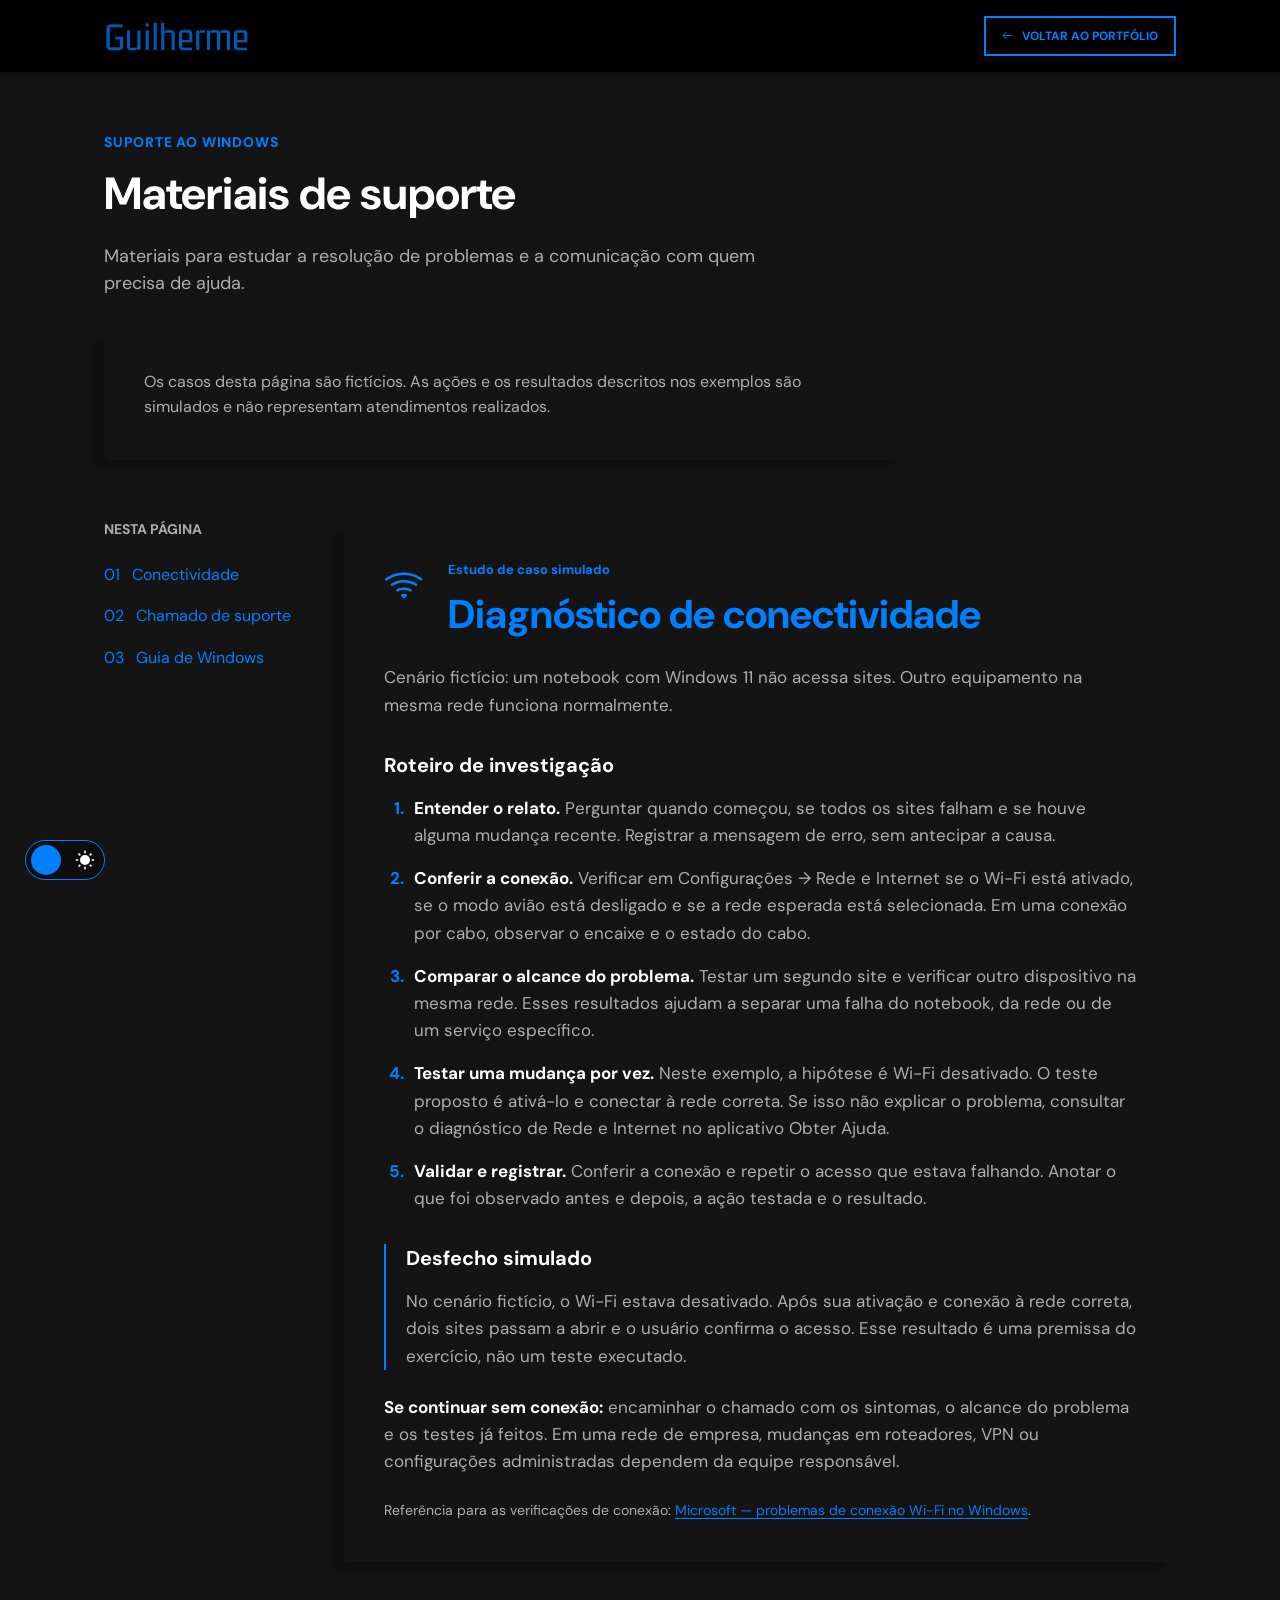
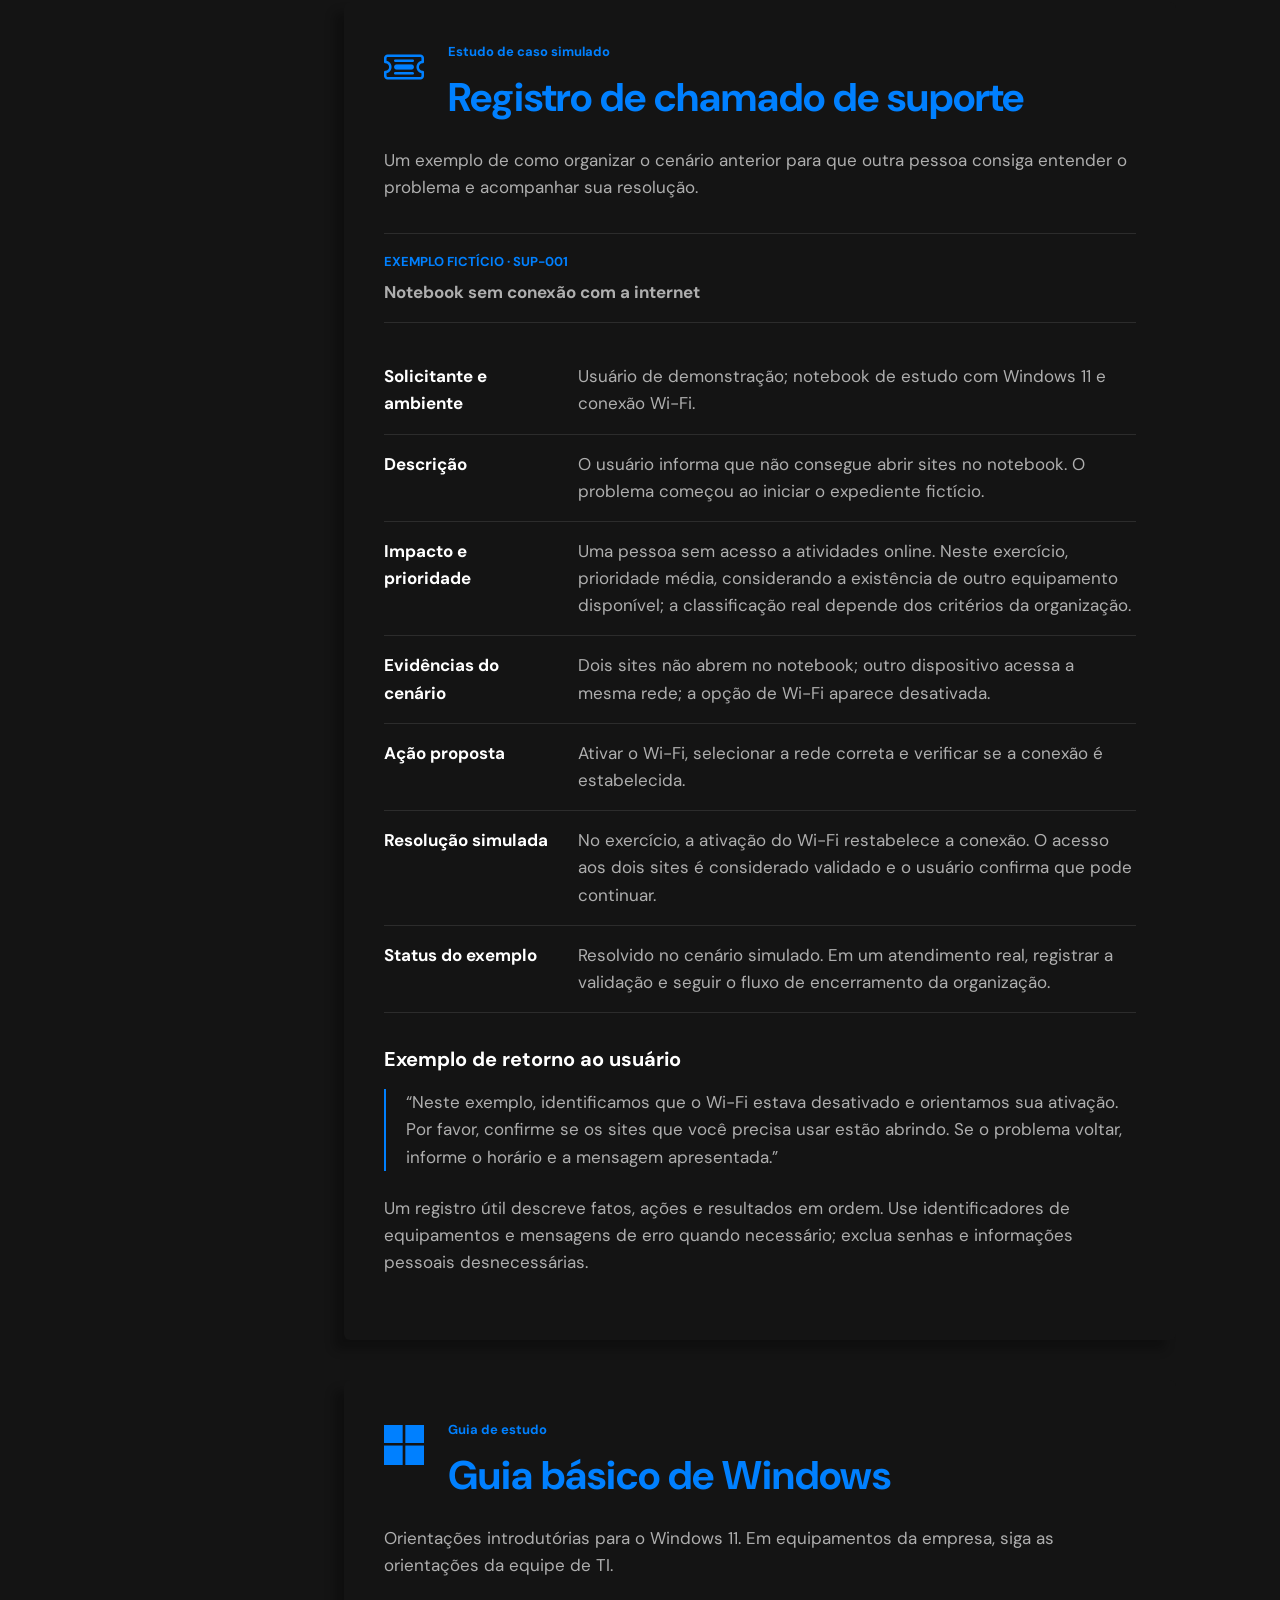
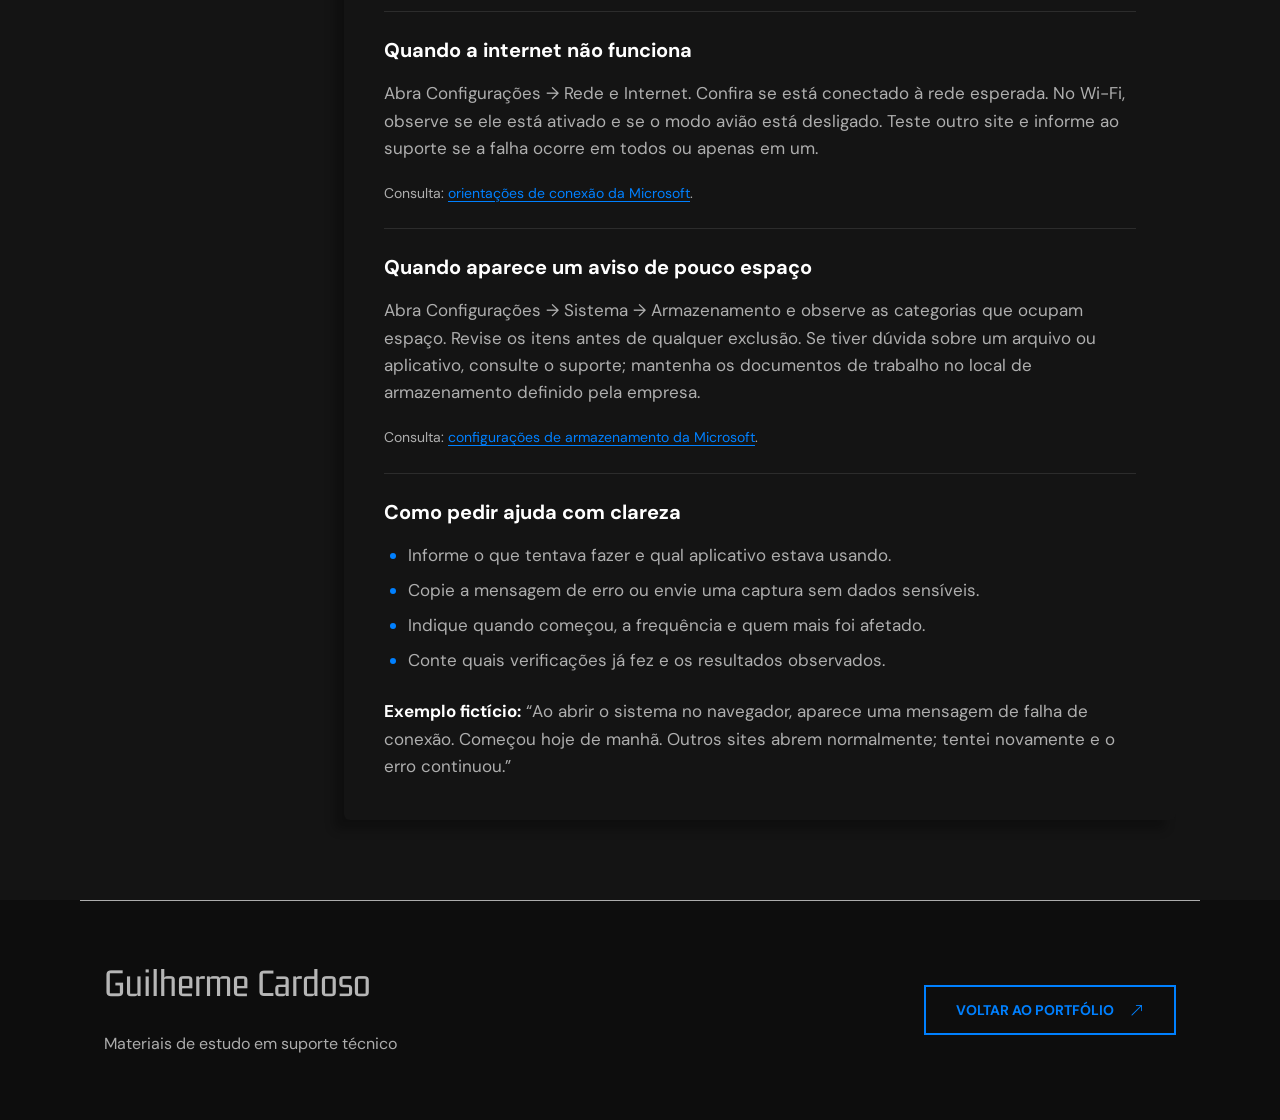
==== materiais/suporte.html @ 14bf7de0 "feat: tailor portfolio for technical support roles - Update profile, experience, skills, and resume " ====
<!DOCTYPE html>
<html lang="pt-BR">
<head>
  <link rel="preconnect" href="https://fonts.googleapis.com" />
  <link rel="preconnect" href="https://fonts.gstatic.com" crossorigin />
  <meta charset="UTF-8" />
  <meta name="viewport" content="width=device-width, initial-scale=1.0" />
  <meta name="description" content="Materiais de estudo sobre suporte ao Windows: diagnóstico de conectividade, registro fictício de chamado e orientações ao usuário." />
  <title>Materiais de suporte ao Windows | Guilherme Cardoso</title>
  <link href="https://fonts.googleapis.com/css2?family=DM+Sans&family=Gemunu+Libre:wght@200&display=swap" rel="stylesheet" />
  <link rel="stylesheet" href="https://cdn.jsdelivr.net/npm/bootstrap-icons@1.11.1/font/bootstrap-icons.css" />
  <link rel="icon" href="../assets/icons/favicon.ico" />
  <link rel="stylesheet" href="../assets/css/style.css" />
  <link rel="stylesheet" href="../assets/css/materiais.css" />
  <script type="module" src="../assets/js/theme.js"></script>
</head>
<body class="materials-page">
  <a class="skip-link" href="#conteudo">Pular para o conteúdo</a>
  <nav id="navigation" aria-label="Navegação do portfólio">
    <div class="wrapper">
      <a class="logo" href="../index.html">Guilherme</a>
      <a class="button materials-back" href="../index.html#support-materials"><i class="bi bi-arrow-left" aria-hidden="true"></i> Voltar ao portfólio</a>
    </div>
  </nav>

  <main id="conteudo" class="wrapper page-shell">
    <header class="page-intro">
      <h4>Suporte ao Windows</h4>
      <h1>Materiais de suporte</h1>
      <p class="section-intro">Materiais para estudar a resolução de problemas e a comunicação com quem precisa de ajuda.</p>
      <p class="portfolio-card study-notice">Os casos desta página são fictícios. As ações e os resultados descritos nos exemplos são simulados e não representam atendimentos realizados.</p>
    </header>

    <div class="content-layout">
      <aside class="contents-nav" aria-label="Conteúdo dos materiais">
        <p>NESTA PÁGINA</p>
        <a href="#conectividade"><span>01</span> Conectividade</a>
        <a href="#chamado"><span>02</span> Chamado de suporte</a>
        <a href="#windows"><span>03</span> Guia de Windows</a>
      </aside>

      <div class="materials">
        <section id="conectividade" class="portfolio-card material-section" aria-labelledby="conectividade-titulo">
          <div class="section-heading">
            <i class="bi bi-wifi material-icon" aria-hidden="true"></i>
            <header>
              <p class="badge">Estudo de caso simulado</p>
              <h2 id="conectividade-titulo">Diagnóstico de conectividade</h2>
            </header>
          </div>
          <p class="section-lead">Cenário fictício: um notebook com Windows 11 não acessa sites. Outro equipamento na mesma rede funciona normalmente.</p>
          <h3>Roteiro de investigação</h3>
          <ol class="steps">
            <li><strong>Entender o relato.</strong> Perguntar quando começou, se todos os sites falham e se houve alguma mudança recente. Registrar a mensagem de erro, sem antecipar a causa.</li>
            <li><strong>Conferir a conexão.</strong> Verificar em Configurações → Rede e Internet se o Wi-Fi está ativado, se o modo avião está desligado e se a rede esperada está selecionada. Em uma conexão por cabo, observar o encaixe e o estado do cabo.</li>
            <li><strong>Comparar o alcance do problema.</strong> Testar um segundo site e verificar outro dispositivo na mesma rede. Esses resultados ajudam a separar uma falha do notebook, da rede ou de um serviço específico.</li>
            <li><strong>Testar uma mudança por vez.</strong> Neste exemplo, a hipótese é Wi-Fi desativado. O teste proposto é ativá-lo e conectar à rede correta. Se isso não explicar o problema, consultar o diagnóstico de Rede e Internet no aplicativo Obter Ajuda.</li>
            <li><strong>Validar e registrar.</strong> Conferir a conexão e repetir o acesso que estava falhando. Anotar o que foi observado antes e depois, a ação testada e o resultado.</li>
          </ol>
          <div class="result-box">
            <h3>Desfecho simulado</h3>
            <p>No cenário fictício, o Wi-Fi estava desativado. Após sua ativação e conexão à rede correta, dois sites passam a abrir e o usuário confirma o acesso. Esse resultado é uma premissa do exercício, não um teste executado.</p>
          </div>
          <p class="practice-note"><strong>Se continuar sem conexão:</strong> encaminhar o chamado com os sintomas, o alcance do problema e os testes já feitos. Em uma rede de empresa, mudanças em roteadores, VPN ou configurações administradas dependem da equipe responsável.</p>
          <p class="source">Referência para as verificações de conexão: <a href="https://support.microsoft.com/pt-br/windows/experience/connectivity-networking/fix-wi-fi-connection-issues-in-windows" target="_blank" rel="noopener noreferrer">Microsoft — problemas de conexão Wi-Fi no Windows</a>.</p>
        </section>

        <section id="chamado" class="portfolio-card material-section" aria-labelledby="chamado-titulo">
          <div class="section-heading">
            <i class="bi bi-ticket-detailed material-icon" aria-hidden="true"></i>
            <header>
              <p class="badge">Estudo de caso simulado</p>
              <h2 id="chamado-titulo">Registro de chamado de suporte</h2>
            </header>
          </div>
          <p class="section-lead">Um exemplo de como organizar o cenário anterior para que outra pessoa consiga entender o problema e acompanhar sua resolução.</p>
          <div class="ticket-summary">
            <span>EXEMPLO FICTÍCIO · SUP-001</span>
            <p>Notebook sem conexão com a internet</p>
          </div>
          <dl class="ticket-fields">
            <div><dt>Solicitante e ambiente</dt><dd>Usuário de demonstração; notebook de estudo com Windows 11 e conexão Wi-Fi.</dd></div>
            <div><dt>Descrição</dt><dd>O usuário informa que não consegue abrir sites no notebook. O problema começou ao iniciar o expediente fictício.</dd></div>
            <div><dt>Impacto e prioridade</dt><dd>Uma pessoa sem acesso a atividades online. Neste exercício, prioridade média, considerando a existência de outro equipamento disponível; a classificação real depende dos critérios da organização.</dd></div>
            <div><dt>Evidências do cenário</dt><dd>Dois sites não abrem no notebook; outro dispositivo acessa a mesma rede; a opção de Wi-Fi aparece desativada.</dd></div>
            <div><dt>Ação proposta</dt><dd>Ativar o Wi-Fi, selecionar a rede correta e verificar se a conexão é estabelecida.</dd></div>
            <div><dt>Resolução simulada</dt><dd>No exercício, a ativação do Wi-Fi restabelece a conexão. O acesso aos dois sites é considerado validado e o usuário confirma que pode continuar.</dd></div>
            <div><dt>Status do exemplo</dt><dd>Resolvido no cenário simulado. Em um atendimento real, registrar a validação e seguir o fluxo de encerramento da organização.</dd></div>
          </dl>
          <h3>Exemplo de retorno ao usuário</h3>
          <blockquote>“Neste exemplo, identificamos que o Wi-Fi estava desativado e orientamos sua ativação. Por favor, confirme se os sites que você precisa usar estão abrindo. Se o problema voltar, informe o horário e a mensagem apresentada.”</blockquote>
          <p class="practice-note">Um registro útil descreve fatos, ações e resultados em ordem. Use identificadores de equipamentos e mensagens de erro quando necessário; exclua senhas e informações pessoais desnecessárias.</p>
        </section>

        <section id="windows" class="portfolio-card material-section" aria-labelledby="windows-titulo">
          <div class="section-heading">
            <i class="bi bi-microsoft material-icon" aria-hidden="true"></i>
            <header>
              <p class="badge">Guia de estudo</p>
              <h2 id="windows-titulo">Guia básico de Windows</h2>
            </header>
          </div>
          <p class="section-lead">Orientações introdutórias para o Windows 11. Em equipamentos da empresa, siga as orientações da equipe de TI.</p>
          <div class="guide-block">
            <h3>Quando a internet não funciona</h3>
            <p>Abra Configurações → Rede e Internet. Confira se está conectado à rede esperada. No Wi-Fi, observe se ele está ativado e se o modo avião está desligado. Teste outro site e informe ao suporte se a falha ocorre em todos ou apenas em um.</p>
            <p class="source">Consulta: <a href="https://support.microsoft.com/pt-br/windows/experience/connectivity-networking/fix-wi-fi-connection-issues-in-windows" target="_blank" rel="noopener noreferrer">orientações de conexão da Microsoft</a>.</p>
          </div>
          <div class="guide-block">
            <h3>Quando aparece um aviso de pouco espaço</h3>
            <p>Abra Configurações → Sistema → Armazenamento e observe as categorias que ocupam espaço. Revise os itens antes de qualquer exclusão. Se tiver dúvida sobre um arquivo ou aplicativo, consulte o suporte; mantenha os documentos de trabalho no local de armazenamento definido pela empresa.</p>
            <p class="source">Consulta: <a href="https://support.microsoft.com/pt-br/windows/experience/storage-filemanagement/storage-settings-in-windows" target="_blank" rel="noopener noreferrer">configurações de armazenamento da Microsoft</a>.</p>
          </div>
          <div class="guide-block">
            <h3>Como pedir ajuda com clareza</h3>
            <ul class="checklist">
              <li>Informe o que tentava fazer e qual aplicativo estava usando.</li>
              <li>Copie a mensagem de erro ou envie uma captura sem dados sensíveis.</li>
              <li>Indique quando começou, a frequência e quem mais foi afetado.</li>
              <li>Conte quais verificações já fez e os resultados observados.</li>
            </ul>
            <p class="message-example"><strong>Exemplo fictício:</strong> “Ao abrir o sistema no navegador, aparece uma mensagem de falha de conexão. Começou hoje de manhã. Outros sites abrem normalmente; tentei novamente e o erro continuou.”</p>
          </div>
        </section>
      </div>
    </div>
  </main>

  <footer>
    <div class="wrapper">
      <div class="col-a">
        <a class="logo" href="../index.html">Guilherme Cardoso</a>
        <p>Materiais de estudo em suporte técnico</p>
      </div>
      <div class="col-b">
        <a class="button" href="../index.html#support-materials">Voltar ao portfólio <i class="bi bi-arrow-up-right" aria-hidden="true"></i></a>
      </div>
    </div>
  </footer>

  <div id="toggle">
    <input type="checkbox" id="sw-checkbox" />
    <label for="sw-checkbox" title="Mudar tema">
      <svg xmlns="http://www.w3.org/2000/svg" viewBox="0 0 24 24" width="20" height="20">
        <path fill="none" d="M0 0h24v24H0z" />
        <path d="M11.38 2.019a7.5 7.5 0 1 0 10.6 10.6C21.662 17.854 17.316 22 12.001 22 6.477 22 2 17.523 2 12c0-5.315 4.146-9.661 9.38-9.981z" />
      </svg>
      <svg xmlns="http://www.w3.org/2000/svg" viewBox="0 0 24 24" width="20" height="20">
        <path fill="none" d="M0 0h24v24H0z" />
        <path d="M12 18a6 6 0 1 1 0-12 6 6 0 0 1 0 12zM11 1h2v3h-2V1zm0 19h2v3h-2v-3zM3.515 4.929l1.414-1.414L7.05 5.636 5.636 7.05 3.515 4.93zM16.95 18.364l1.414-1.414 2.121 2.121-1.414 1.414-2.121-2.121zm2.121-14.85l1.414 1.415-2.121 2.121-1.414-1.414 2.121-2.121zM5.636 16.95l1.414 1.414-2.121 2.121-1.414-1.414 2.121-2.121zM23 11v2h-3v-2h3zM4 11v2H1v-2h3z" fill="rgba(255,255,255,1)" />
      </svg>
    </label>
  </div>
</body>
</html>
---- assets/css/style.css ----
* {
  margin: 0;
  padding: 0;
  box-sizing: border-box;

  font-family: "DM Sans", sans-serif;
}

:root {
  --hue: 210;
  --primary-color: hsl(var(--hue), 100%, 50%);
  --primary-hover: hsl(var(--hue), 100%, 40%);
  --button-hover-text: #fff;
  --secundary-color: hsl(0, 0%, 5%);
  --third-color: hsla(0, 0%, 100%, 0.1);
  --bg-color: hsl(0, 0%, 8%);

  --headline: hsl(0, 0%, 100%);
  --paragraph: hsla(0, 0%, 100%, 0.658);
  --paragraph-2: hsl(calc(var(--hue) + 10), 14%, 97%);

  font-size: 62.5%;

  --nav-height: 7.2rem;
}

html {
  scroll-behavior: smooth;
}

html,
body {
  width: 100%;
  height: 100%;
}

body {
  font-size: 1.6rem;
  text-align: center;

  overflow: overlay;

  background-color: var(--bg-color);
}

body.light-mode {
  --secundary-color: rgb(229, 229, 229);
  --third-color: hwb(0 48% 52% / 0.356);
  --bg-color: rgb(241, 241, 241);

  --headline: hsl(0, 0%, 0%);
  --paragraph: rgb(32, 32, 32);
  --paragraph-2: hsl(calc(var(--hue) + 10), 14%, 3%);
}

::-webkit-scrollbar {
  width: 0.8rem;
}

::-webkit-scrollbar-track {
  border-radius: 1rem;
  background: var(--bg-color);
}

::-webkit-scrollbar-thumb {
  border-radius: 1rem;
  background: var(--paragraph);
}

.wrapper {
  width: min(50rem, 100%);

  margin-inline: auto;
  padding-inline: 2.4rem;
}

ul {
  list-style: none;
}

a {
  text-decoration: none;
}

img {
  max-width: 100%;
  color: var(--paragraph);
}

section {
  padding-block: 10rem;
  padding-inline: 2rem;
}

section h4 {
  font-size: 1.4rem;
  font-weight: 700;
  line-height: 150%;
  letter-spacing: 0.08rem;
  color: var(--primary-color);
  text-transform: uppercase;

  margin-bottom: 1.6rem;
}

section h4 a {
  color: var(--primary-color);
}

section header h2 {
  font-size: 3rem;
  line-height: 3.9rem;

  color: var(--primary-color);
}

section h3 {
  color: var(--headline);
}

section p,
section span {
  font-weight: 400;
  font-size: 1.7rem;
  line-height: 130%;

  color: var(--paragraph);
}

.button {
  background: none;
  border: 0.2rem solid var(--primary-color);

  margin-bottom: 6rem;
  padding: 1.4rem 3rem;

  width: fit-content;

  color: var(--primary-color);
  font-size: 1.4rem;
  font-weight: 700;
  text-transform: uppercase;
  text-decoration: none;

  display: flex;
  align-items: center;
  justify-content: center;
  gap: 1.6rem;

  position: relative;

  transition: 400ms;
}

body.light-mode .button,
body.light-mode #home h4 {
  filter: brightness(0.8);
}

.button:hover {
  color: var(--button-hover-text);
  background-color: var(--primary-hover);
  border: 0.2rem solid var(--primary-hover);
  cursor: pointer;
}

body.light-mode .button:hover {
  filter: none;
}

/* LOADING SCREEN */

#loading-screen {
  position: fixed;
  top: 0;
  left: 0;
  width: 100%;
  height: 100%;
  background: var(--bg-color);
  display: flex;
  justify-content: center;
  align-items: center;
  z-index: 9999;
  transition: opacity 0.5s, visibility 0.5s;
}

#loading-screen.hidden {
  opacity: 0;
  visibility: hidden;
}

.loader {
  width: 50px;
  height: 50px;
  border: 5px solid var(--third-color);
  border-top: 5px solid var(--primary-color);
  border-radius: 50%;
  animation: spin 1s linear infinite;
}

@keyframes spin {
  0% { transform: rotate(0deg); }
  100% { transform: rotate(360deg); }
}

/* SOCIAL LINKS */

.social-links {
  display: flex;
  align-items: center;
  justify-content: center;
  gap: 2.5rem;
}

.social-links li {
  height: 3rem;
}

.social-links svg {
  margin-top: 0.3rem;
  transition: 300ms;
}

.social-links li:nth-child(2) svg {
  width: 2.7rem;
  height: 2.7rem;
}

.social-links svg:hover {
  margin-top: 0;
  margin-bottom: 0.3rem;
}

body .social-links li svg path {
  transition: 200ms;
}

body nav#navigation .social-links li:nth-child(1) svg:hover path,
body .social-links li:nth-child(1) svg:hover path {
  stroke: #ff377a;
}

body .social-links li:nth-child(2) svg:hover path:nth-child(2),
body nav#navigation .social-links li:nth-child(2) svg:hover path:nth-child(2) {
  fill: #fff;
}

body.light-mode .social-links li:nth-child(2) svg:hover path:nth-child(2),
body.light-mode
  nav#navigation
  .social-links
  li:nth-child(2)
  svg:hover
  path:nth-child(2) {
  fill: #000;
}

body .social-links li:nth-child(3) svg:hover path:nth-child(2),
body nav#navigation .social-links li:nth-child(3) svg:hover path:nth-child(2) {
  fill: #0a66c2;
}

body .social-links li:nth-child(4) svg:hover path:nth-child(2),
body nav#navigation .social-links li:nth-child(4) svg:hover path:nth-child(2) {
  fill: #00abf0;
}

/* == == */

:is(#projects, #support-materials) .card circle {
  fill: var(--secundary-color);
}

#backToTopButton circle {
  fill: var(--primary-color);
}

#contact li path,
#navigation button.open-menu path[stroke*="#00856F"] {
  stroke: var(--primary-color);
}

#navigation.scroll button.open-menu path[stroke*="#00856F"] {
  stroke: var(--paragraph-2);
}

/*===== NAVIGATION ===================================*/

nav {
  width: 100vw;
  height: var(--nav-height);

  display: flex;

  position: fixed;
  top: 0;
  z-index: 100;
  
  background: rgba(0, 0, 0, 0.95);
  backdrop-filter: blur(1rem);
  -webkit-backdrop-filter: blur(1rem);
  box-shadow: 0 2px 10px rgba(0, 0, 0, 0.3);
}

body.light-mode nav {
  background: rgba(241, 241, 241, 0.95);
  box-shadow: 0 2px 10px rgba(0, 0, 0, 0.1);
}

nav .wrapper {
  display: flex;
  align-items: center;
  justify-content: space-between;
}

nav.scroll {
  background: rgba(0, 0, 0, 0.95);
  backdrop-filter: blur(1rem);
  -webkit-backdrop-filter: blur(1rem);
  box-shadow: 0 2px 10px rgba(0, 0, 0, 0.3);
}

body.light-mode nav.scroll {
  background: rgba(241, 241, 241, 0.95);
  box-shadow: 0 2px 10px rgba(0, 0, 0, 0.1);
}

/* LOGO */

a.logo {
  font-family: "Gemunu Libre", sans-serif;
  font-size: 3rem;
  opacity: 0.7;
}

nav#navigation a.logo {
  color: var(--primary-color);
}

body.light-mode nav#navigation a.logo,
body.light-mode footer a.logo {
  font-weight: bold;
}

footer a.logo,
nav#navigation.scroll a.logo,
body.menu-expanded nav#navigation a.logo,
body.light-mode.menu-expanded nav#navigation.scroll a.logo {
  color: #fff;
}

body.menu-expanded nav#navigation a.logo {
  opacity: 1;
}

body.light-mode nav#navigation a.logo {
  filter: brightness(0.8);
}

body.light-mode footer a.logo,
body.light-mode nav#navigation.scroll a.logo {
  color: #000;
}

/* == == */

nav#navigation .menu ul li a {
  color: #fff;
}

nav button {
  background: none;
  border: none;
  cursor: pointer;
}

nav .menu,
nav .close-menu {
  position: fixed;
}

/*===== MENU-EXPANDED ==========================================*/

body.menu-expanded {
  overflow: hidden;
}

body.menu-expanded nav#navigation.scroll {
  background: none;
  backdrop-filter: none;
}

.menu,
.close-menu,
body.menu-expanded .open-menu {
  opacity: 0;
  visibility: hidden;
}

body.menu-expanded .menu,
body.menu-expanded .close-menu {
  opacity: 1;
  visibility: visible;
}

.menu {
  transform: translateX(100%);
}

body.menu-expanded .menu,
body.menu-expanded nav.scroll .menu {
  top: 0;
  left: 0;

  background: rgba(0, 0, 0, 0.98);
  backdrop-filter: blur(2rem);
  -webkit-backdrop-filter: blur(2rem);

  width: 100vw;
  height: 100vh;

  padding-top: var(--nav-height);

  transition: transform 400ms cubic-bezier(0.4, 0, 0.2, 1);
  transform: translateX(0);
  
  display: flex;
  flex-direction: column;
  justify-content: center;
  align-items: center;
}

.menu ul:nth-child(1) {
  display: flex;
  flex-direction: column;
  gap: 4rem;

  margin: 0;
  padding: 0;

  font-weight: 700;
  font-size: 2.4rem;
  line-height: 3.5rem;
  text-align: center;
}

.menu ul:nth-child(1) li {
  opacity: 0;
  transform: translateY(20px);
  animation: menuItemFadeIn 0.5s forwards;
}

.menu ul:nth-child(1) li:nth-child(1) { animation-delay: 0.1s; }
.menu ul:nth-child(1) li:nth-child(2) { animation-delay: 0.2s; }
.menu ul:nth-child(1) li:nth-child(3) { animation-delay: 0.3s; }
.menu ul:nth-child(1) li:nth-child(4) { animation-delay: 0.4s; }
.menu ul:nth-child(1) li:nth-child(5) { animation-delay: 0.5s; }
.menu ul:nth-child(1) li:nth-child(6) { animation-delay: 0.6s; }

@keyframes menuItemFadeIn {
  to {
    opacity: 1;
    transform: translateY(0);
  }
}

.menu ul:nth-child(1) li a {
  padding: 1rem 2rem;
  display: inline-block;
  transition: all 300ms;
  position: relative;
}

.menu ul:nth-child(1) li a::after {
  content: '';
  position: absolute;
  bottom: 0;
  left: 50%;
  transform: translateX(-50%);
  width: 0;
  height: 3px;
  background: var(--primary-color);
  transition: width 300ms;
}

.menu ul:nth-child(1) li a:hover::after {
  width: 80%;
}

.menu ul:nth-child(1) li a:hover {
  color: var(--primary-color);
  transform: scale(1.05);
}

body.menu-expanded nav .logo,
body.menu-expanded button {
  position: relative;
  z-index: 100;
}

body.menu-expanded button path {
  stroke: white;
}

.menu .social-links {
  margin-top: 6rem;
  opacity: 0;
  animation: menuItemFadeIn 0.5s 0.5s forwards;
}

.menu .social-links svg {
  width: 3rem;
  height: 3rem;
  transition: all 300ms;
}

.menu .social-links li:nth-child(2) svg {
  width: 3.5rem;
  height: 3.5rem;
}

.menu .social-links svg:hover {
  transform: translateY(-5px) scale(1.2);
}

/*===== HOME ===================================*/

#home {
  height: 100vh;
  min-height: calc(60rem + var(--nav-height));
  padding-block: 0;
  padding-top: var(--nav-height);

  background-color: var(--secundary-color);

  display: flex;
  align-items: center;
  position: relative;
  overflow: hidden;
}

#particles-canvas {
  position: absolute;
  top: 0;
  left: 0;
  width: 100%;
  height: 100%;
  z-index: 1;
  pointer-events: none;
}

#home .wrapper {
  height: 53rem;

  display: flex;
  flex-direction: column;
  align-items: center;
  justify-content: center;
  gap: 6rem;

  position: relative;
  z-index: 2;
}

#home h1 {
  font-size: 4.5rem;
  color: var(--headline);
  line-height: 110%;

  margin-bottom: 1rem;
}

#home p {
  display: inline-flex;

  font-size: 1.8rem;
  line-height: 150%;
  font-weight: bold;

  margin-bottom: 3.2rem;
}

#home .content .hero-role {
  display: block;
  color: var(--primary-color);
  margin-bottom: 1.6rem;
}

#home .content .hero-summary {
  display: block;
  max-width: 48rem;
  font-size: 1.7rem;
  font-weight: 400;
  line-height: 1.6;
}

#home .line {
  border-right: 0.2rem solid var(--primary-color);
  white-space: nowrap;
  overflow: hidden;
}

#home .typing {
  animation: line-typing 500ms steps(40) infinite normal,
    typing 2s steps(40) 1.4s normal backwards;
}

@keyframes typing {
  from {
    width: 0;
  }
  to {
    width: 27.5rem;
  }
}

@keyframes line-typing {
  from {
    border-right-color: var(--primary-color);
  }
  to {
    border-right-color: transparent;
  }
}

#home .button {
  margin-inline: auto;
}

#home .col-b {
  display: flex;
  flex-direction: column;
  align-items: center;
  gap: 2rem;
  position: relative;
}

#home .computer-wrapper {
  position: relative;
  width: 40rem;
  animation: flutuar 3s infinite backwards;
}

#home .computer-img {
  width: 100%;
  display: block;
}

#home .tech-icons-flying {
  position: absolute;
  top: 30%;
  left: 50%;
  transform: translateX(-50%);
  width: 100%;
  height: 100%;
}

#home .tech-icon {
  position: absolute;
  font-size: 3rem;
  opacity: 0;
  animation: flyOut 3s infinite;
}

#home .html-icon {
  color: #E34F26;
  left: 40%;
  animation-delay: 0s;
}

#home .css-icon {
  color: #1572B6;
  left: 50%;
  animation-delay: 0.6s;
}

#home .js-icon {
  color: #F7DF1E;
  left: 45%;
  animation-delay: 1.2s;
}

#home .java-icon {
  color: #F89820;
  left: 52%;
  animation-delay: 1.8s;
}

#home .react-icon {
  color: #61DAFB;
  left: 55%;
  animation-delay: 2.2s;
}

#home .db-icon {
  color: #4479A1;
  left: 48%;
  animation-delay: 2.6s;
}

@keyframes flyOut {
  0% {
    top: 30%;
    opacity: 0;
    transform: translateX(-50%) scale(0.5);
  }
  20% {
    opacity: 1;
  }
  100% {
    top: -50%;
    opacity: 0;
    transform: translateX(-50%) scale(1.2) rotate(15deg);
  }
}

@keyframes flutuar {
  0% {
    transform: translateY(2rem);
  }
  50% {
    transform: translateY(-2rem);
  }
  100% {
    transform: translateY(2rem);
  }
}

/*===== ABOUT =================================================*/

#about {
  text-align: left;
}

#about .content p {
  margin-block: 2.4rem;
}

#about .content a {
  text-decoration: none;
  color: var(--paragraph);
  font-weight: bold;
}

#about .col-a {
  margin-bottom: 6rem;
}

#about .col-b {
  text-align: left;
}

#about img {
  width: 38rem;

  border-radius: 2rem;
  box-shadow: 0 0 2rem black;

  transition: 600ms;
  filter: grayscale(30%) brightness(0.9);
}

#about img:hover {
  filter: grayscale(0%) brightness(1);
}

/*===== EXPERIENCE TIMELINE =================================================*/

#experience {
  background-color: var(--bg-color);
}

#experience header {
  margin-bottom: 6rem;
}

#experience .timeline {
  position: relative;
  max-width: 80rem;
  margin: 0 auto;
}

#experience .timeline::before {
  content: '';
  position: absolute;
  left: 2rem;
  top: 0;
  bottom: 0;
  width: 0.3rem;
  background: var(--primary-color);
}

#experience .timeline-item {
  position: relative;
  padding-left: 6rem;
  margin-bottom: 4rem;
}

#experience .timeline-dot {
  position: absolute;
  left: 1.1rem;
  top: 0.5rem;
  width: 1.8rem;
  height: 1.8rem;
  background: var(--primary-color);
  border: 0.4rem solid var(--bg-color);
  border-radius: 50%;
  box-shadow: 0 0 0 0.3rem var(--primary-color);
  z-index: 1;
}

#experience .timeline-content {
  background: var(--secundary-color);
  padding: 2.5rem;
  border-radius: 1rem;
  box-shadow: -0.5rem 0.5rem 2rem rgba(0, 0, 0, 0.2);
  transition: transform 400ms, box-shadow 400ms;
  text-align: left;
}

#experience .timeline-content:hover {
  transform: translateX(1rem);
  box-shadow: 0 1rem 2.5rem rgba(0, 123, 255, 0.2);
}

#experience .timeline-date {
  display: inline-block;
  padding: 0.5rem 1.2rem;
  background: var(--primary-color);
  color: #fff;
  border-radius: 2rem;
  font-size: 1.3rem;
  font-weight: bold;
  margin-bottom: 1rem;
}

#experience .timeline-content h3 {
  font-size: 2.2rem;
  color: var(--headline);
  margin-bottom: 0.5rem;
}

#experience .timeline-content h4 {
  font-size: 1.6rem;
  color: var(--primary-color);
  margin-bottom: 1.5rem;
  font-weight: normal;
}

#experience .timeline-content p {
  margin-bottom: 1.5rem;
  line-height: 1.6;
}

#experience .experience-tasks {
  padding-left: 1.8rem;
  margin-bottom: 2rem;
  list-style: disc;
  color: var(--paragraph);
  line-height: 1.6;
}

#experience .experience-tasks li + li {
  margin-top: 0.6rem;
}

#experience .tech-tags {
  display: flex;
  flex-wrap: wrap;
  gap: 1rem;
}

#experience .tech-tag {
  display: inline-block;
  padding: 0.5rem 1.2rem;
  background: var(--third-color);
  color: var(--paragraph);
  border-radius: 0.5rem;
  font-size: 1.3rem;
  font-weight: 500;
  transition: background 300ms;
}

#experience .tech-tag:hover {
  background: var(--primary-color);
  color: #fff;
}

/*===== PROJECTS ===============================================*/

:is(#projects, #support-materials) {
  background-color: var(--secundary-color);
}

:is(#projects, #support-materials) header {
  margin-bottom: 6rem;
}

:is(#projects, #support-materials) header h2 {
  margin-bottom: 1.6rem;
}

:is(#projects, #support-materials) .cards {
  display: grid;
  grid-template-columns: repeat(1, 1fr);
  gap: 3.2rem;
}

:is(#projects, #support-materials) .card,
.portfolio-card {
  padding: 4rem;
  background: var(--bg-color);

  border-radius: 0.6rem;
  box-shadow: -1rem 1rem 1rem rgba(0, 0, 0, 0.267);

  display: flex;
  flex-direction: column;
  align-items: center;
  gap: 2.5rem;

  transition: 400ms;
}

:is(#projects, #support-materials) .card:hover,
.portfolio-card:hover {
  background: var(--third-color);
}

:is(#projects, #support-materials) .section-intro {
  max-width: 70rem;
  margin-inline: auto;
  line-height: 1.6;
}

:is(#projects, #support-materials) .material-icon {
  font-size: 5rem;
  color: var(--primary-color);
}

:is(#projects, #support-materials) .project-icon {
  font-size: 8rem;
  color: var(--primary-color);
}

:is(#projects, #support-materials) .material-label {
  font-size: 1.3rem;
  font-weight: 700;
  color: var(--primary-color);
}

:is(#projects, #support-materials) .card .material-link {
  margin: auto 0 0;
  max-width: 100%;
}

:is(#projects, #support-materials) a:focus-visible,
#contact a:focus-visible {
  outline: 0.2rem solid var(--primary-color);
  outline-offset: 0.5rem;
}

:is(#projects, #support-materials) .card:focus-within > .img-wrapper .buttons {
  visibility: visible;
  opacity: 1;
  pointer-events: auto;
}

:is(#projects, #support-materials) .card .img-wrapper {
  width: 100%;
  position: relative;
  min-height: 24rem;

  display: flex;
  align-items: center;
  justify-content: center;
}

:is(#projects, #support-materials) .card img {
  width: 100%;
  max-width: 26rem;
  height: 16rem;
  object-fit: contain;
  border-radius: 0.6rem;
  filter: drop-shadow(0 1.4rem 2.4rem rgba(0, 0, 0, 0.24));

  transition: 300ms;
}

:is(#projects, #support-materials) .card:hover > .img-wrapper img {
  filter: opacity(0.45) drop-shadow(0 1.4rem 2.4rem rgba(0, 0, 0, 0.24));
}

:is(#projects, #support-materials) .card .buttons {
  visibility: visible;
  opacity: 0;
  pointer-events: none;

  position: absolute;
  left: 0;
  right: 0;
  top: 50%;
  transform: translateY(-50%);

  display: flex;
  justify-content: center;
  gap: 1rem;

  transition: 400ms;
}

:is(#projects, #support-materials) .card:hover > .img-wrapper .buttons {
  visibility: visible;
  opacity: 1;
  pointer-events: auto;
}

:is(#projects, #support-materials) .card .buttons a svg {
  width: 4rem;
  height: 4rem;
}

:is(#projects, #support-materials) .card .buttons a svg path:nth-child(2) {
  fill: #000;
  transition: 200ms;
}

:is(#projects, #support-materials) .card .buttons a:hover svg path:nth-child(2) {
  fill: #fff;
}

:is(#projects, #support-materials) .card .buttons a {
  background: #fff;
  border-radius: 50%;

  width: 6rem;
  height: 6rem;

  display: flex;
  justify-content: center;
  align-items: center;

  transition: 500ms;
}

:is(#projects, #support-materials) .card .buttons a:hover {
  background-color: #000;
  cursor: pointer;
}

:is(#projects, #support-materials) .card .buttons a:hover > svg {
  fill: #fff;
}

:is(#projects, #support-materials) .card:nth-child(8) svg path:nth-child(2) {
  fill: var(--paragraph);
}

:is(#projects, #support-materials) .button {
  margin: 6rem auto 0;
}

/*===== KNOWLEDGE ===============================================*/

#knowledge header h2 {
  margin-bottom: 6rem;
}

#knowledge .cards {
  display: flex;
  flex-direction: column;
  gap: 3.2rem;
}

#knowledge .card {
  padding: 2.8rem;
  text-align: left;

  background: var(--secundary-color);

  border-radius: 0.6rem;
  box-shadow: -1rem 1rem 1rem rgba(0, 0, 0, 0.267);

  transition: all 400ms;
}

#knowledge .card:hover {
  background: var(--third-color);
  transform: translateY(-0.5rem);
  box-shadow: 0 1rem 2rem rgba(0, 123, 255, 0.2);
}

#knowledge .card h3 {
  margin-block: 1.6rem;
}

#knowledge .card img {
  width: 10rem;
}

/*===== TESTIMONIALS ===============================================*/

#testimonials {
  background-color: var(--secundary-color);
}

#testimonials header {
  margin-bottom: 6rem;
  text-align: center;
}

#testimonials header p {
  margin-top: 1rem;
  font-size: 1.8rem;
}

#testimonials .testimonials-slider {
  display: grid;
  grid-template-columns: repeat(auto-fit, minmax(30rem, 1fr));
  gap: 3rem;
  margin-bottom: 6rem;
}

#testimonials .testimonial-card {
  background: var(--bg-color);
  padding: 3rem;
  border-radius: 1rem;
  box-shadow: -0.5rem 0.5rem 2rem rgba(0, 0, 0, 0.2);
  transition: transform 400ms, box-shadow 400ms;
  text-align: left;
}

#testimonials .testimonial-card:hover {
  transform: translateY(-1rem);
  box-shadow: 0 1rem 2.5rem rgba(0, 123, 255, 0.3);
}

#testimonials .quote-icon {
  margin-bottom: 2rem;
  opacity: 0.3;
}

#testimonials .testimonial-text {
  font-size: 1.6rem;
  line-height: 1.8;
  color: var(--paragraph);
  margin-bottom: 2rem;
  font-style: italic;
}

#testimonials .testimonial-author {
  display: flex;
  align-items: center;
  gap: 1.5rem;
  padding-top: 2rem;
  border-top: 0.1rem solid var(--third-color);
}

#testimonials .author-info h4 {
  font-size: 1.7rem;
  color: var(--headline);
  margin-bottom: 0.5rem;
}

#testimonials .author-info span {
  font-size: 1.4rem;
  color: var(--primary-color);
}

#testimonials .certifications {
  margin-top: 6rem;
}

#testimonials .certifications h3 {
  text-align: center;
  font-size: 3rem;
  color: var(--primary-color);
  margin-bottom: 4rem;
}

#testimonials .cert-grid {
  display: grid;
  grid-template-columns: repeat(auto-fit, minmax(25rem, 1fr));
  gap: 2.5rem;
}

#testimonials .cert-item {
  background: var(--bg-color);
  padding: 2.5rem;
  border-radius: 1rem;
  text-align: center;
  box-shadow: -0.5rem 0.5rem 1.5rem rgba(0, 0, 0, 0.2);
  transition: all 400ms;
}

#testimonials .cert-item:hover {
  transform: translateY(-0.5rem) scale(1.02);
  box-shadow: 0 1rem 2rem rgba(0, 123, 255, 0.2);
}

#testimonials .cert-item i {
  margin-bottom: 1.5rem;
}

#testimonials .cert-item p {
  font-size: 1.6rem;
  font-weight: bold;
  color: var(--headline);
  margin-bottom: 0.8rem;
}

#testimonials .cert-item span {
  font-size: 1.4rem;
  color: var(--paragraph);
}

/*===== CONTACT ===============================================*/

#contact {
  text-align: left;
  background-color: var(--secundary-color);
}

#contact .col-a {
  display: flex;
  flex-direction: column;
  align-items: center;

  margin-bottom: 2rem;
}

#contact .col-a .content {
  display: flex;
  flex-direction: column;
  align-items: center;
}

#contact header {
  margin-bottom: 3.2rem;
}

#contact ul {
  margin-bottom: 2rem;
}

#contact ul a,
#about .content a:nth-child(2) {
  width: fit-content;

  text-decoration: none;

  display: flex;
  align-items: center;
  gap: 1rem;

  padding: 1rem;
  border-radius: 0.8rem;

  transition: 300ms;
}

#contact ul a {
  color: var(--paragraph);
}

#contact ul a i {
  color: var(--primary-color);
}

#contact ul a:hover {
  background: var(--third-color);
}

#contact a path {
  transition: 400ms;
}

#contact a.button path {
  fill: var(--primary-color);
}

#contact a.button:hover path {
  fill: #fff;
}

#contact .col-b {
  height: 38rem;

  display: flex;
  flex-direction: column;
  align-items: center;
  justify-content: center;
  gap: 2rem;
}

#contact .phone-illustration {
  animation: flutuar 2.5s infinite backwards;
}

#contact .curriculo-button {
  width: 17.5rem;
  height: 5.6rem;
  margin-bottom: 1.2rem;
}

#contact .curriculo-button i {
  font-size: 2rem;
  color: var(--primary-color);
  transition: 400ms;
}

#contact .curriculo-button:hover i {
  color: #fff;
}

/*===== FOOTER ===============================================*/

footer {
  background-color: var(--secundary-color);

  text-align: left;
  color: var(--paragraph);
}

footer .wrapper {
  padding-block: 6rem;
  border-top: 0.1rem solid var(--paragraph);
}

footer .logo {
  display: inline-block;
  margin-bottom: 2.4rem;
  opacity: 0.6;
}

footer a img:nth-child(2),
body.light-mode footer a img:nth-child(1) {
  display: none;
}

body.light-mode footer a img:nth-child(2) {
  display: initial;
}

footer p {
  line-height: 2;

  margin-bottom: 3.2rem;
}

footer .social-links {
  justify-content: flex-start;
}

footer .social-links li:nth-child(1) svg path {
  stroke: var(--paragraph-2);
}

footer .social-links li:nth-child(2) svg path:nth-child(2),
footer .social-links li:nth-child(3) svg path:nth-child(2),
footer .social-links li:nth-child(4) svg path:nth-child(2) {
  fill: var(--paragraph-2);
}

/*===== SWITCH MODE TOGGLE =====================================*/

#toggle {
  display: flex;

  position: fixed;
  bottom: 2rem;
  left: 2.5rem;
}

#toggle input {
  position: absolute;
  visibility: hidden;
}

#toggle label {
  width: 8rem;
  height: 4rem;

  background-color: var(--secundary-color);
  border: 0.1rem solid var(--primary-color);
  border-radius: 5rem;

  display: flex;
  align-items: center;
  justify-content: space-around;
}

#toggle label:hover {
  cursor: pointer;
}

#toggle label::before {
  content: "";
  display: block;

  width: 3rem;
  height: 3rem;

  background-color: var(--primary-color);
  border-radius: 50%;

  position: absolute;
  bottom: 0.5rem;
  left: 0.6rem;
  transform: translateX(0);

  transition: 500ms;
}

#toggle input:checked + label::before {
  transform: translateX(3.8rem);
}

/*===== BACK TO TOP BUTTON =====================================*/

#backToTopButton {
  position: fixed;
  bottom: 1.5rem;
  right: 2.5rem;

  opacity: 0;
  visibility: hidden;

  transition: 200ms;
  transform: translateY(100%);
}

#backToTopButton.show {
  opacity: 1;
  visibility: visible;

  transform: translateY(0);
}

/*===== RESPONSIVO (DESKTOP) ====================================*/

@media (min-width: 1024px) {
  /*===== GERAL =======================================*/

  body {
    overflow: auto;
  }

  .wrapper {
    width: min(112rem, 100%);
    display: grid;
  }

  section {
    padding-block: 13rem;
  }

  body section h2 {
    font-size: 4rem;
    line-height: 5.2rem;
  }

  .col-a {
    grid-area: A;
  }

  .col-b {
    grid-area: B;
  }

  /*===== NAVEGATION ==================================*/

  /*Reset*/
  nav#navigation .wrapper * {
    margin: 0;
    padding: 0;
    visibility: initial;
    display: initial;
    opacity: initial;
    flex-direction: initial;
    position: initial;
    font-size: initial;
    transform: initial;
    color: initial;
    background-color: initial;
    font-weight: initial;
    filter: initial;
  }

  nav#navigation a.logo,
  footer a.logo {
    font-size: 4rem;
    opacity: 0.7;
  }

  nav#navigation .close-menu,
  nav#navigation .open-menu {
    display: none;
  }

  nav#navigation .menu {
    display: flex;
    align-items: center;
    justify-content: space-between;

    flex: 1;
    min-width: 0;
    gap: 2.4rem;
    width: auto;
  }

  nav#navigation .wrapper {
    gap: 3.2rem;
  }

  nav#navigation .menu ul:nth-child(1) {
    display: flex;
    align-items: center;
    gap: 1.8rem;
  }

  nav#navigation .menu ul li a {
    color: var(--primary-color);
    opacity: 0.7;
    position: relative;
    display: inline-block;
    white-space: nowrap;

    transition: opacity 0.4s;
  }

  body.light-mode nav#navigation .menu ul li a {
    opacity: 1;
  }

  nav#navigation.scroll .menu ul li a {
    color: var(--paragraph-2);
    opacity: 0.6;
  }

  nav#navigation .menu ul:nth-child(1) li {
    width: auto;
    color: var(--paragraph);
  }

  nav#navigation .menu ul li a.active,
  nav#navigation .menu ul li a:hover {
    opacity: 1;
    font-weight: 700;
  }

  nav#navigation.scroll .menu ul li a.active,
  nav#navigation.scroll .menu ul li a:hover {
    opacity: 1;
  }

  nav#navigation .menu ul:nth-child(1) li a::after {
    content: "";
    width: 0%;
    height: 2px;
    background-color: var(--primary-color);

    position: absolute;
    bottom: -2rem;
    left: 50%;
    transform: translateX(-50%);

    transition: width 0.2s;
  }

  nav#navigation.scroll .menu ul li a::after {
    background-color: var(--paragraph-2);
  }

  nav#navigation .menu ul li a:hover::after,
  nav#navigation .menu ul li a.active::after {
    width: 100%;
  }

  nav#navigation.scroll .menu a.button:hover,
  nav#navigation.scroll .menu a.button.active {
    background-color: var(--primary-color);
    filter: brightness(1.3);
    border: none;
  }

  nav#navigation .social-links {
    display: flex;
    flex-direction: row;
    gap: 1.5rem;
  }

  nav#navigation .social-links li:nth-child(1) svg path {
    stroke: var(--primary-color);
  }

  nav#navigation .social-links li:nth-child(2) svg path:nth-child(2),
  nav#navigation .social-links li:nth-child(3) svg path:nth-child(2),
  nav#navigation .social-links li:nth-child(4) svg path:nth-child(2) {
    fill: var(--primary-color);
  }

  nav#navigation.scroll .social-links li:nth-child(1) svg path {
    stroke: var(--paragraph-2);
  }

  nav#navigation.scroll .social-links li:nth-child(2) svg path:nth-child(2),
  nav#navigation.scroll .social-links li:nth-child(3) svg path:nth-child(2),
  nav#navigation.scroll .social-links li:nth-child(4) svg path:nth-child(2) {
    fill: var(--paragraph-2);
  }

  nav#navigation .social-links svg {
    margin-top: 0.3rem;
    transition: 300ms;
  }

  nav#navigation .social-links svg:hover {
    margin-top: 0;
    margin-bottom: 0.3rem;
  }

  nav#navigation .social-links li svg path {
    transition: 200ms;
  }

  nav#navigation.scroll .social-links li:nth-child(1) svg:hover path {
    stroke: #ff377a;
  }

  nav#navigation.scroll
    .social-links
    li:nth-child(2)
    svg:hover
    path:nth-child(2) {
    fill: #fff;
  }

  nav#navigation.scroll
    .social-links
    li:nth-child(3)
    svg:hover
    path:nth-child(2) {
    fill: #0a66c2;
  }

  nav#navigation.scroll
    .social-links
    li:nth-child(4)
    svg:hover
    path:nth-child(2) {
    fill: #00abf0;
  }

  /*===== HOME ========================================*/

  #home {
    padding-top: var(--nav-height);
  }

  #home .wrapper {
    flex-direction: row;
    justify-content: space-between;

    grid-template-columns: repeat(2, 1fr);
    grid-template-areas: "A B";
  }

  #home .col-a {
    text-align: left;
    align-self: center;
  }

  #home h1 {
    font-size: 6rem;
  }

  #home .content p {
    font-size: 2.5rem;
  }

  #home .button {
    margin: 0;
  }

  #home .wrapper::before {
    width: 40rem;
    height: 40rem;

    right: 3rem;
    bottom: 7rem;
  }

  #home img {
    width: 42rem;
  }

  @keyframes typing {
    from {
      width: 0;
    }
    to {
      width: 38rem;
    }
  }

  /*===== ABOUT =======================================*/

  #about .wrapper {
    grid-template-columns: 48rem 1fr;
    grid-template-areas: "B A";

    gap: 6.7rem;
  }

  #about .col-a {
    align-self: center;
  }

  #about .col-b {
    text-align: center;
  }

  #about img:hover {
    scale: 1.07;
  }

  /*===== STATS =======================================*/
  
  #stats .stats-grid {
    grid-template-columns: repeat(4, 1fr);
  }

  /*===== EXPERIENCE ==================================*/
  
  #experience .timeline::before {
    left: 50%;
    transform: translateX(-50%);
  }
  
  #experience .timeline-item {
    width: 50%;
    padding-left: 0;
    padding-right: 4rem;
  }
  
  #experience .timeline-item:nth-child(even) {
    margin-left: 50%;
    padding-left: 4rem;
    padding-right: 0;
  }
  
  #experience .timeline-dot {
    left: auto;
    right: -0.9rem;
  }
  
  #experience .timeline-item:nth-child(even) .timeline-dot {
    right: auto;
    left: -0.9rem;
  }
  
  #experience .timeline-content:hover {
    transform: translateX(0) scale(1.02);
  }

  /*===== PROJECTS ====================================*/

  :is(#projects, #support-materials) {
    background-color: var(--secundary-color);
  }

  :is(#projects, #support-materials) h2 {
    width: 49.7rem;
    margin-inline: auto;
  }

  :is(#projects, #support-materials) .cards {
    display: grid;
    grid-template-columns: repeat(3, 1fr);
    gap: 4rem;
  }

  :is(#projects, #support-materials) h3 {
    height: 5rem;
  }

  /*===== KNOWLEDGE =====================================*/

  #knowledge h2 {
    width: 49.7rem;
    margin-inline: auto;
  }

  #knowledge .cards {
    flex-direction: row;
    flex-wrap: wrap;
    gap: 4rem;
  }

  #knowledge .card {
    width: 30%;
    flex-grow: 1;
  }

  /*===== CONTACT =====================================*/

  #contact .wrapper {
    grid-template-columns: 1fr 57.5rem;
    grid-template-areas: "A B";
  }

  #contact .col-a {
    display: flex;
    flex-direction: column;
    justify-content: center;

    margin-bottom: 0;
  }

  #contact .col-a .content {
    align-items: flex-start;
  }

  #contact .col-b {
    text-align: center;
  }

  /*===== FOOTER ======================================*/

  footer .wrapper {
    grid-template-columns: 1fr 1fr;
    grid-template-areas: "A B";
  }

  footer .col-a {
    align-self: center;
  }

  footer .col-b {
    align-self: center;
  }

  footer p {
    margin-bottom: 0;
  }

  footer .social-links {
    justify-content: flex-end;
  }
}

/*===== TABLET & MEDIUM SCREENS ==================================*/
@media (max-width: 768px) {
  #home h4 {
    font-size: 1.8rem;
  }
  
  #home h1 {
    font-size: 4.5rem;
  }
  
  #home p {
    font-size: 2rem;
  }
  
  #home .computer-wrapper {
    max-width: 38rem;
  }
  
  #about .wrapper {
    grid-template-columns: 1fr;
    gap: 3rem;
  }
  
  #about img {
    margin: 0 auto;
    max-width: 35rem;
  }
  
  #experience .timeline-item {
    padding-left: 5rem;
  }
  
  #experience .timeline-content h3 {
    font-size: 2rem;
  }
  
  #experience .timeline-content h4 {
    font-size: 1.5rem;
  }
  
  :is(#projects, #support-materials) .cards {
    grid-template-columns: 1fr;
    gap: 3rem;
  }
  
  #knowledge .cards {
    grid-template-columns: repeat(2, 1fr);
  }
}

@media (max-width: 500px) {
  /*===== GERAL ==================================*/

  section h4 {
    font-size: 1.2rem;
  }

  body section h2 {
    font-size: 2.2rem;
  }

  section h3 {
    font-size: 1.4rem;
  }

  section p,
  section span,
  footer p {
    font-size: 1.3rem;
  }

  .button {
    padding: 1rem 2rem;
    font-size: 1.2rem;
  }

  /*===== NAVEGATION ==================================*/

  nav#navigation button svg {
    width: 3rem;
    height: 3rem;
  }

  /*===== MENU-EXPANDED ==================================*/

  body.menu-expanded .menu ul:nth-child(1) {
    font-size: 2rem;
    gap: 3.5rem;
  }

  body.menu-expanded .menu .social-links svg,
  footer svg {
    width: 2.5rem;
    height: 2.5rem;
  }

  body.menu-expanded .menu .social-links li:nth-child(2) svg,
  footer .social-links li:nth-child(2) svg {
    width: 3rem;
    height: 3rem;
  }

  /*===== HOME ==================================*/
  
  #particles-canvas {
    opacity: 0.5;
  }

  #home h1 {
    font-size: 3.4rem;
  }

  #home h4 {
    font-size: 1.5rem;
  }

  #home p {
    font-size: 1.6rem;
  }
  
  #home .computer-wrapper {
    width: 100%;
    max-width: 30rem;
  }
  
  #home .tech-icon {
    font-size: 2rem !important;
  }
  
  #home .line {
    white-space: normal;
    border-right: none;
  }
  
  #home .typing {
    animation: none;
  }

  /*===== ABOUT ==================================*/
  
  #about img {
    width: 100% !important;
    max-width: 30rem !important;
  }

  #about .content a:nth-child(2) {
    font-size: 1.4rem;
  }
  
  /*===== EXPERIENCE ==================================*/
  
  #experience .timeline::before {
    left: 1rem;
  }
  
  #experience .timeline-item {
    padding-left: 4rem;
  }
  
  #experience .timeline-dot {
    left: 0.2rem;
    width: 1.5rem;
    height: 1.5rem;
  }
  
  #experience .timeline-content {
    padding: 1.8rem;
  }
  
  #experience .timeline-content h3 {
    font-size: 1.8rem;
  }
  
  #experience .timeline-content h4 {
    font-size: 1.4rem;
  }
  
  #experience .timeline-date {
    font-size: 1.1rem;
    padding: 0.4rem 1rem;
  }
  
  #experience .tech-tags {
    gap: 0.6rem;
  }
  
  #experience .tech-tag {
    font-size: 1.1rem;
    padding: 0.4rem 0.9rem;
  }

  /*===== PROJECTS ==================================*/

  :is(#projects, #support-materials) .card {
    padding: 2rem;
  }

  :is(#projects, #support-materials) .card img {
    height: 15rem;
  }

  :is(#projects, #support-materials) .card .buttons a {
    width: 5rem;
    height: 5rem;
  }

  :is(#projects, #support-materials) .card .buttons a svg {
    width: 3rem;
    height: 3rem;
  }

  /*===== CONTACT ==================================*/

  #contact ul a {
    font-size: 1.3rem;
  }

  #contact .col-b img {
    width: 10rem;
  }

  #contact .col-b::after {
    width: 10rem;
    height: 3rem;
  }
}

@media (max-width: 410px) {
  #home .wrapper::before {
    width: 24rem;
    height: 24rem;
    bottom: -0.5rem;
  }
  
  #home h1 {
    font-size: 3rem;
  }
  
  #experience .timeline-item {
    padding-left: 3.5rem;
  }
  
  #experience .timeline-content {
    padding: 1.5rem;
  }
  
  #knowledge .cards {
    grid-template-columns: 1fr;
  }
}

@media (max-width: 320px) {
  /*===== GERAL ==================================*/

  .wrapper {
    padding-inline: 2rem;
  }

  /*===== HOME ==================================*/

  #home .wrapper::before {
    width: 20rem;
    height: 20rem;
    bottom: 2rem;
  }

  #home h4 {
    font-size: 1.4rem;
  }
  
  #home h1 {
    font-size: 3rem;
  }

  #home p {
    font-size: 1.4rem;
  }

  #home .line {
    white-space: initial;
  }

  @keyframes typing {
    from {
      width: 0;
    }
    to {
      width: 100%;
    }
  }

  /*===== ABOUT ==================================*/

  #about .content a:nth-child(2) {
    font-size: 1.2rem;
  }
  
  /*===== EXPERIENCE ==================================*/
  
  #experience .timeline::before {
    left: 0.8rem;
  }
  
  #experience .timeline-item {
    padding-left: 3rem;
  }
  
  #experience .timeline-dot {
    left: 0;
    width: 1.2rem;
    height: 1.2rem;
  }
  
  #experience .timeline-content {
    padding: 1.3rem;
  }
  
  #experience .timeline-content h3 {
    font-size: 1.6rem;
  }
  
  #experience .timeline-content h4 {
    font-size: 1.2rem;
  }
  
  #experience .timeline-date {
    font-size: 1rem;
    padding: 0.3rem 0.8rem;
  }
  
  #experience .tech-tag {
    font-size: 1rem;
    padding: 0.3rem 0.7rem;
  }
}

@media (max-width: 250px) {
  /*===== GERAL ==================================*/

  .wrapper {
    padding-inline: 1rem;
  }

  body section h2 {
    font-size: 2rem;
  }

  section h3 {
    font-size: 1.2rem;
  }

  section p,
  section span,
  footer p {
    font-size: 1.1rem;
  }

  .button {
    padding: 0.8rem 1.6rem;
    font-size: 1rem;
    gap: 0.6rem;
  }

  .social-links {
    gap: 1.5rem;
  }

  nav#navigation a.logo,
  footer a.logo {
    font-size: 2.5rem;
  }

  /*===== HOME ==================================*/

  #home h1 {
    font-size: 2.9rem;
  }

  #home p {
    font-size: 1.2rem;
  }

  #home .wrapper::before {
    width: 15rem;
    height: 15rem;

    bottom: 3.5rem;
  }

  /*===== PROJECTS ==================================*/

  :is(#projects, #support-materials) .card {
    padding: 1.8rem;
  }

  :is(#projects, #support-materials) .card .buttons {
    flex-direction: column;
    left: 50%;
    right: auto;
    transform: translate(-50%, -50%);
  }

  :is(#projects, #support-materials) .card .buttons a {
    width: 4rem;
    height: 4rem;
  }

  /*===== CONTACT ==================================*/

  #contact ul a {
    font-size: 1.1rem;
  }

  #contact svg {
    width: 1.8rem;
    height: 1.8rem;
  }

  #contact .col-b img {
    width: 9rem;
  }

  #contact .col-b::after {
    width: 9rem;
    height: 2rem;
  }
}

@media (max-width: 1023px) and (max-height: 700px) {
  body.menu-expanded .menu,
  body.menu-expanded nav.scroll .menu {
    justify-content: flex-start;
    overflow-y: auto;
    padding-bottom: 2.4rem;
  }

  body.menu-expanded .menu > ul {
    flex-shrink: 0;
  }

  body.menu-expanded .menu ul:nth-child(1) {
    gap: 1.6rem;
  }

  body.menu-expanded .menu .social-links {
    margin-top: 3.2rem;
  }
}
---- assets/css/materiais.css ----
.materials-page {
  text-align: left;
  color: var(--headline);
}

.materials-page a:focus-visible {
  outline: 0.2rem solid var(--primary-color);
  outline-offset: 0.5rem;
}

.materials-page .skip-link {
  position: fixed;
  z-index: 120;
  top: -8rem;
  left: 2.4rem;
  padding: 1.4rem 2rem;
  background: var(--secundary-color);
  color: var(--primary-color);
}

.materials-page .skip-link:focus { top: 1rem; }
.materials-page #navigation .wrapper { gap: 1.6rem; }

.materials-page #navigation .materials-back {
  display: flex;
  align-items: center;
  justify-content: center;
  color: var(--primary-color);
  font-weight: 700;
  margin: 0;
  padding: 1rem 1.6rem;
  gap: 0.8rem;
  font-size: 1.2rem;
}

.materials-page #navigation .materials-back i {
  color: inherit;
  font-size: inherit;
}

.materials-page #navigation .materials-back:hover {
  color: var(--button-hover-text);
  background-color: var(--primary-hover);
  border-color: var(--primary-hover);
}

.materials-page .page-shell {
  display: block;
  padding-top: calc(var(--nav-height) + 6rem);
  padding-bottom: 8rem;
}

.materials-page .page-intro { margin-bottom: 6rem; }

.materials-page .page-intro h4 {
  font-size: 1.4rem;
  font-weight: 700;
  line-height: 150%;
  letter-spacing: 0.08rem;
  color: var(--primary-color);
  text-transform: uppercase;
  margin-bottom: 1.6rem;
}

.materials-page .page-intro h1 {
  font-size: 4.5rem;
  line-height: 110%;
  color: var(--headline);
  margin-bottom: 2.4rem;
}

.materials-page .section-intro {
  max-width: 70rem;
  margin-bottom: 3.2rem;
  font-size: 1.8rem;
  line-height: 150%;
  color: var(--paragraph);
}

.materials-page .study-notice {
  display: block;
  max-width: 80rem;
  font-size: 1.6rem;
  line-height: 1.6;
  color: var(--paragraph);
}

.materials-page .content-layout {
  display: grid;
  grid-template-columns: minmax(0, 1fr);
  gap: 3.2rem;
  align-items: start;
}

.materials-page .contents-nav {
  display: flex;
  flex-wrap: wrap;
  gap: 1.6rem 2.4rem;
}

.materials-page .contents-nav p {
  flex-basis: 100%;
  font-size: 1.4rem;
  font-weight: 700;
  color: var(--paragraph);
}

.materials-page .contents-nav a {
  display: block;
  color: var(--primary-color);
  line-height: 1.6;
}

.materials-page .contents-nav a:hover { color: var(--primary-hover); }
.materials-page .contents-nav span { margin-right: 0.8rem; }
.materials-page .materials { min-width: 0; }

.materials-page .material-section {
  display: block;
  text-align: left;
  scroll-margin-top: calc(var(--nav-height) + 2.4rem);
  margin-bottom: 4rem;
}

.materials-page .material-section:last-child { margin-bottom: 0; }

.materials-page .section-heading {
  display: flex;
  align-items: flex-start;
  gap: 2.4rem;
  margin-bottom: 2.4rem;
}

.materials-page .material-icon {
  flex-shrink: 0;
  font-size: 4rem;
  color: var(--primary-color);
}

.materials-page .material-section .badge {
  font-size: 1.3rem;
  font-weight: 700;
  color: var(--primary-color);
  margin-bottom: 0.8rem;
}

.materials-page .material-section h3 {
  font-size: 2rem;
  line-height: 1.4;
  margin-bottom: 1.6rem;
}

.materials-page .material-section p,
.materials-page .material-section li,
.materials-page .ticket-fields {
  font-size: 1.7rem;
  line-height: 1.6;
  color: var(--paragraph);
}

.materials-page .section-lead { margin-bottom: 3.2rem; }
.materials-page strong, .materials-page .ticket-fields dt { color: var(--headline); }

.materials-page .steps {
  padding-left: 2.4rem;
  margin-bottom: 3.2rem;
}

.materials-page .steps li {
  padding-left: 0.6rem;
  margin-bottom: 1.6rem;
}

.materials-page .steps li::marker {
  color: var(--primary-color);
  font-weight: 700;
}

.materials-page .result-box,
.materials-page blockquote {
  padding-left: 2rem;
  border-left: 0.2rem solid var(--primary-color);
  margin-bottom: 2.4rem;
}

.materials-page .practice-note { margin-bottom: 2.4rem; }

.materials-page .material-section .source {
  font-size: 1.4rem;
  margin-top: 2rem;
}

.materials-page .source a {
  color: var(--primary-color);
  text-decoration: underline;
  text-underline-offset: 0.3rem;
}

.materials-page .source a:hover { color: var(--primary-hover); }

.materials-page .ticket-summary {
  padding-block: 1.6rem;
  border-top: 0.1rem solid var(--third-color);
  border-bottom: 0.1rem solid var(--third-color);
  margin-bottom: 2.4rem;
}

.materials-page .ticket-summary span {
  font-size: 1.3rem;
  font-weight: 700;
  color: var(--primary-color);
}

.materials-page .ticket-summary p {
  margin-top: 0.8rem;
  font-weight: 700;
}

.materials-page .ticket-fields { margin-bottom: 3.2rem; }

.materials-page .ticket-fields div {
  display: grid;
  grid-template-columns: minmax(0, 1fr);
  gap: 0.8rem;
  padding-block: 1.6rem;
  border-bottom: 0.1rem solid var(--third-color);
}

.materials-page .ticket-fields dt { font-weight: 700; }

.materials-page blockquote {
  font-size: 1.7rem;
  line-height: 1.6;
  color: var(--paragraph);
}

.materials-page .guide-block {
  padding-block: 2.4rem;
  border-top: 0.1rem solid var(--third-color);
}

.materials-page .guide-block:last-child { padding-bottom: 0; }

.materials-page .checklist {
  padding-left: 2.4rem;
  list-style: disc;
  margin-bottom: 2.4rem;
}

.materials-page .checklist li + li { margin-top: 0.8rem; }
.materials-page .checklist li::marker { color: var(--primary-color); }

.materials-page footer .col-b {
  display: flex;
  align-items: center;
}

.materials-page footer .button { margin: 0; }
.materials-page #toggle { z-index: 110; }

@media (min-width: 1024px) {
  .materials-page .content-layout {
    grid-template-columns: 20rem minmax(0, 1fr);
    gap: 4rem;
  }

  .materials-page .contents-nav {
    position: sticky;
    top: calc(var(--nav-height) + 3.2rem);
    display: block;
  }

  .materials-page .contents-nav p { margin-bottom: 2.4rem; }
  .materials-page .contents-nav a + a { margin-top: 1.6rem; }

  .materials-page .ticket-fields div {
    grid-template-columns: 17rem minmax(0, 1fr);
    gap: 2.4rem;
  }

  .materials-page footer .col-b { justify-content: flex-end; }
}

@media (max-width: 500px) {
  .materials-page #navigation .materials-back {
    padding: 1rem 1.2rem;
    font-size: 1.1rem;
  }

  .materials-page .page-shell {
    padding-top: calc(var(--nav-height) + 4rem);
    padding-bottom: 6rem;
  }

  .materials-page .page-intro h1 { font-size: 3.4rem; }
  .materials-page .page-intro { margin-bottom: 4rem; }

  .materials-page .study-notice,
  .materials-page .material-section { padding: 2.4rem; }

  .materials-page .section-heading {
    flex-direction: column;
    gap: 1.6rem;
  }

  .materials-page .material-section header h2 {
    font-size: 2.6rem;
    line-height: 1.3;
  }
}
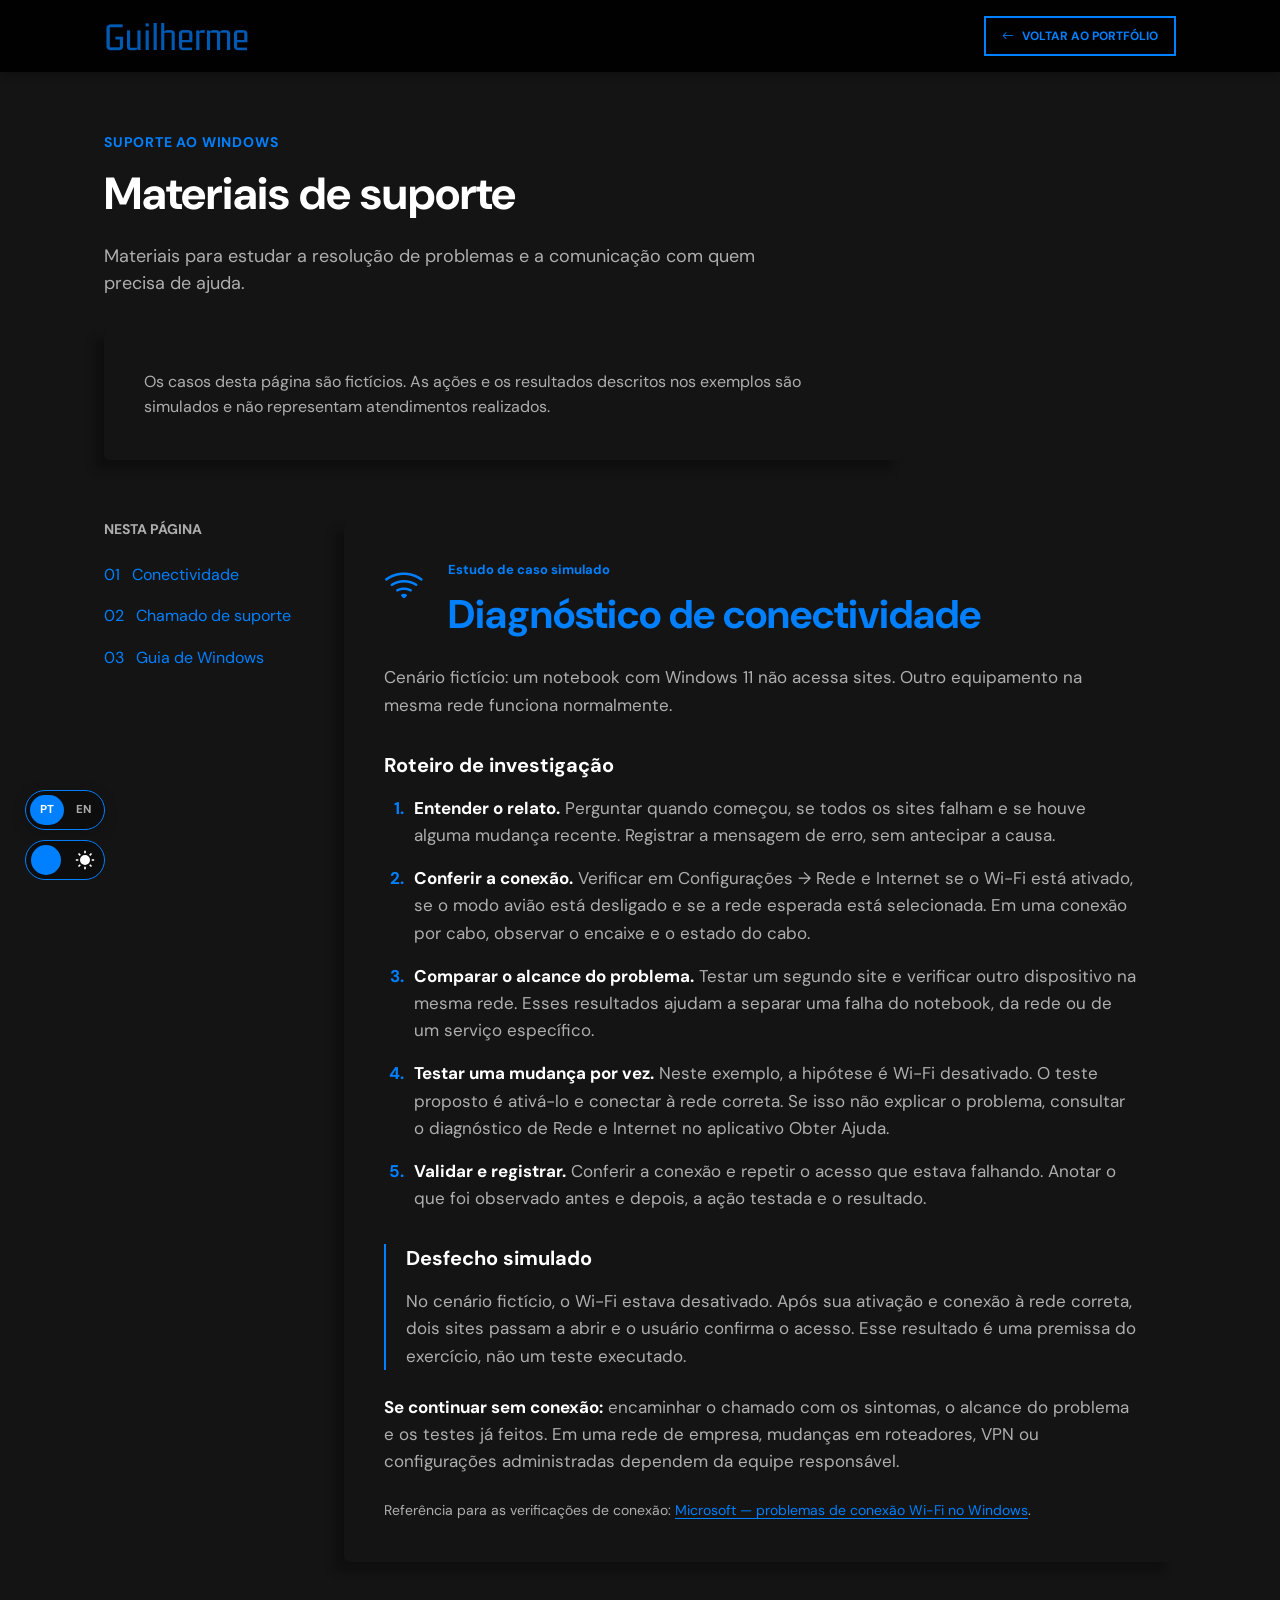
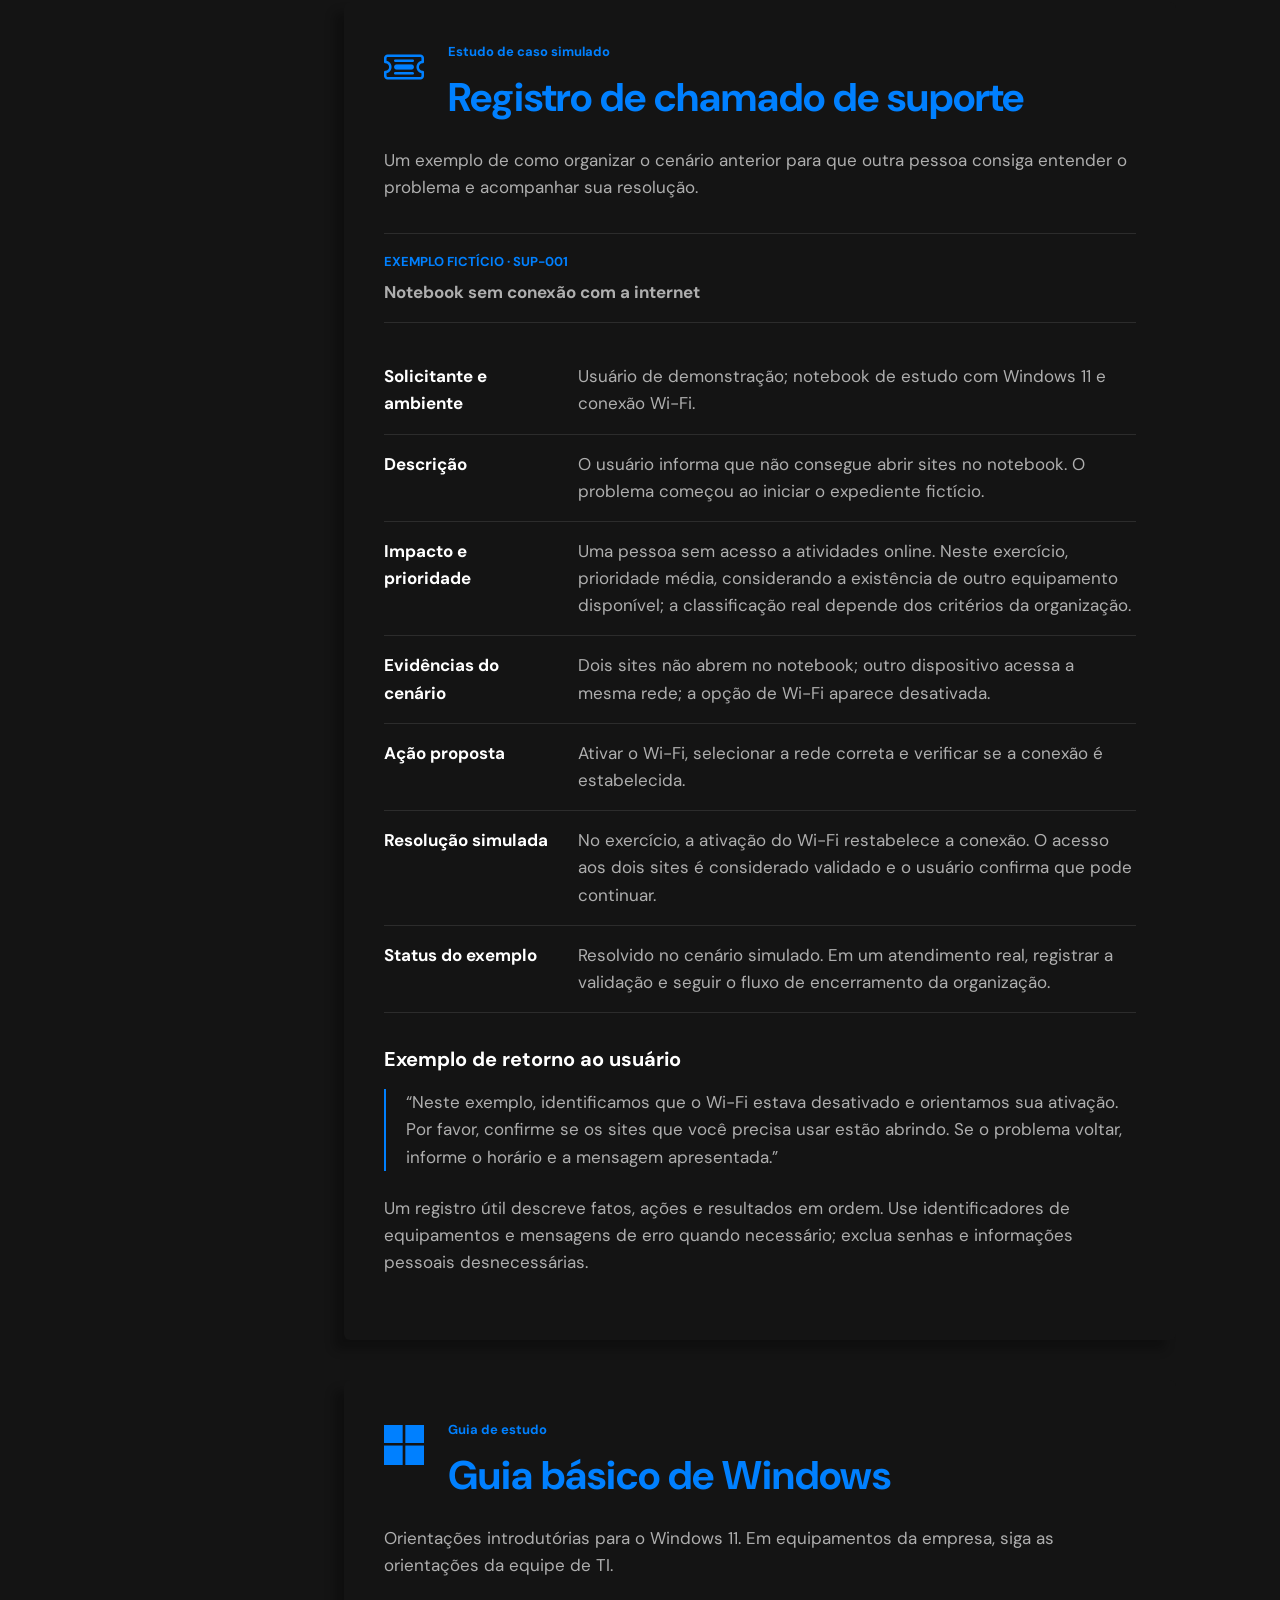
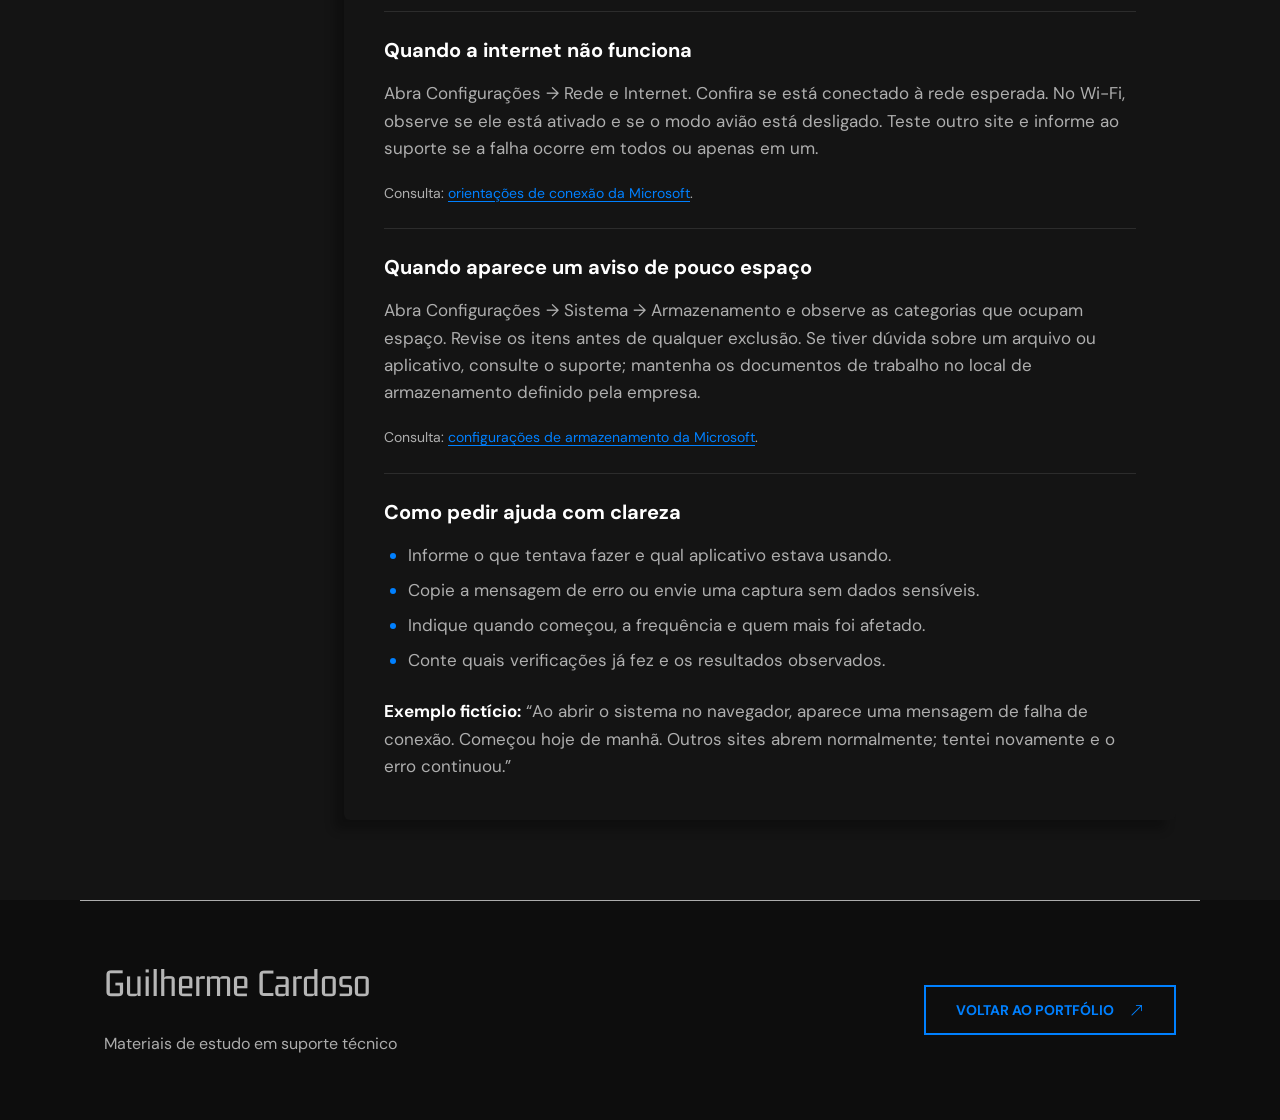
==== commit 1a64040d: "feat: add project carousel and bilingual support content - Add responsive project carousel with arro" ====
--- a/materiais/suporte.html
+++ b/materiais/suporte.html
@@ -13,6 +13,7 @@
   <link rel="stylesheet" href="../assets/css/style.css" />
   <link rel="stylesheet" href="../assets/css/materiais.css" />
   <script type="module" src="../assets/js/theme.js"></script>
+  <script type="module" src="../assets/js/i18n.js"></script>
 </head>
 <body class="materials-page">
   <a class="skip-link" href="#conteudo">Pular para o conteúdo</a>
